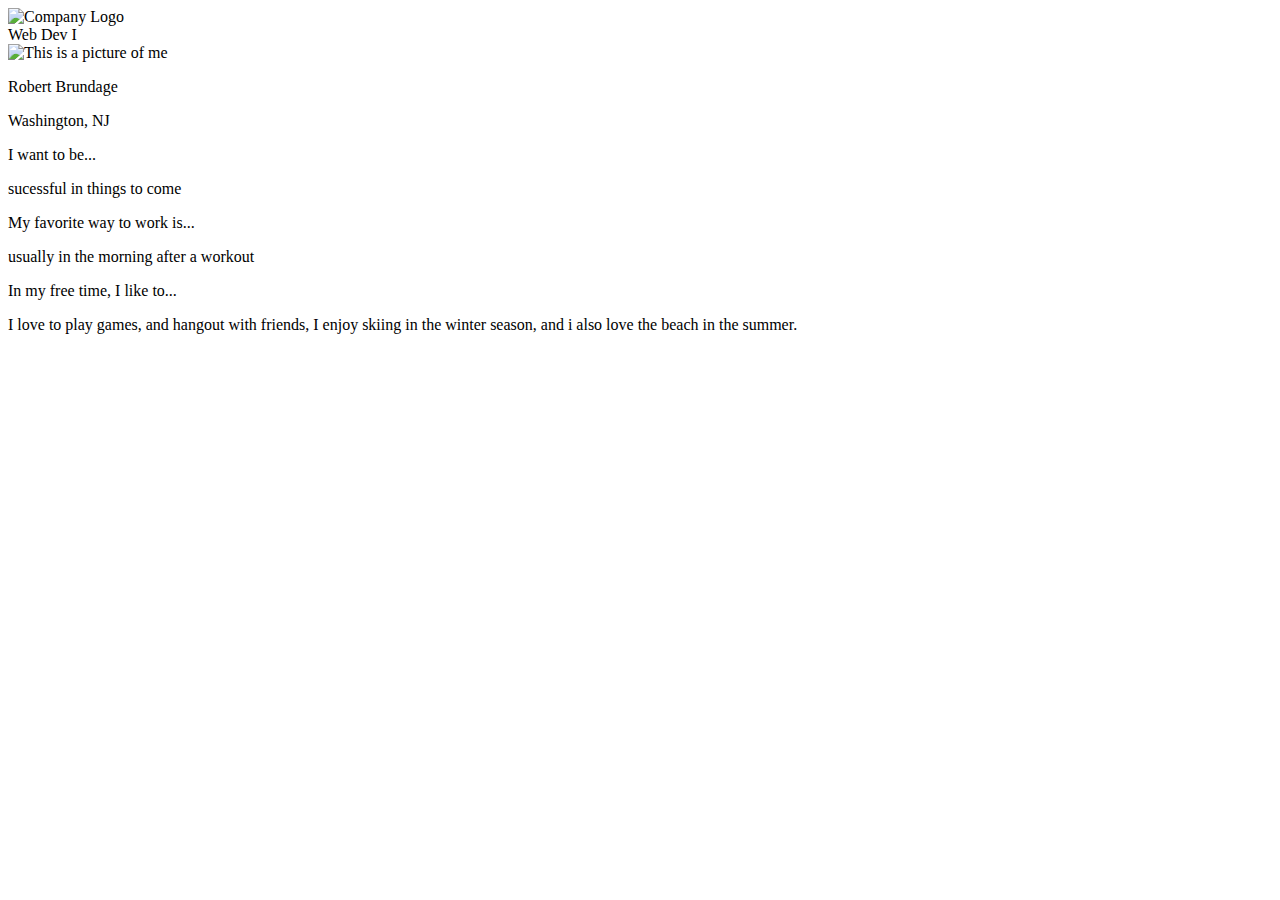
==== index.html @ 11811501 "Update index.html" ====
<!DOCTYPE html>
<html lang="en">
<head>
    <title>About Me</title>
    <meta name="viewport" content="width=device-width, initial-scale=1">
    <link rel="icon" type="image/png" sizes="96x96" href="/favicon-96x96.png">
    <link href='https://fonts.googleapis.com/css?family=Source+Sans+Pro:300,400,600,700' rel='stylesheet' type='text/css'>
    <link rel="stylesheet" href="styles.css">
</head>
<body>
    <main class="main">
        <header class="header">
            <div class="content">
                <img class="logo main-col" src="images/logo-1913689.svg" alt="Company Logo">
                <div class="page-title">Web Dev I</div>
            </div>
        </header>
        <section class="hero">
            <div class="content">
                <img class="my-picture" src=""images/IMG_21.JPG"" alt="This is a picture of me">
                <p class="my-name">Robert Brundage</p>
                <p class="my-location">Washington, NJ</p>
            </div>
        </section>
        <section class="about-me">
            <div class="content">
                <div class="about-content">
                    <p class="iama">I want to be...</p>
                    <p class="my-info">sucessful in things to come</p>
                    <p class="iama">My favorite way to work is...</p>
                    <p class="my-info">usually in the morning after a workout</p>
                    <p class="iama">In my free time, I like to...</p>
                    <p class="my-info">I love to play games, and hangout with friends, I enjoy skiing in the winter season, and i also love the beach in the summer.</p>
                </div>
            </div>
        </section>
    </main>
</body>
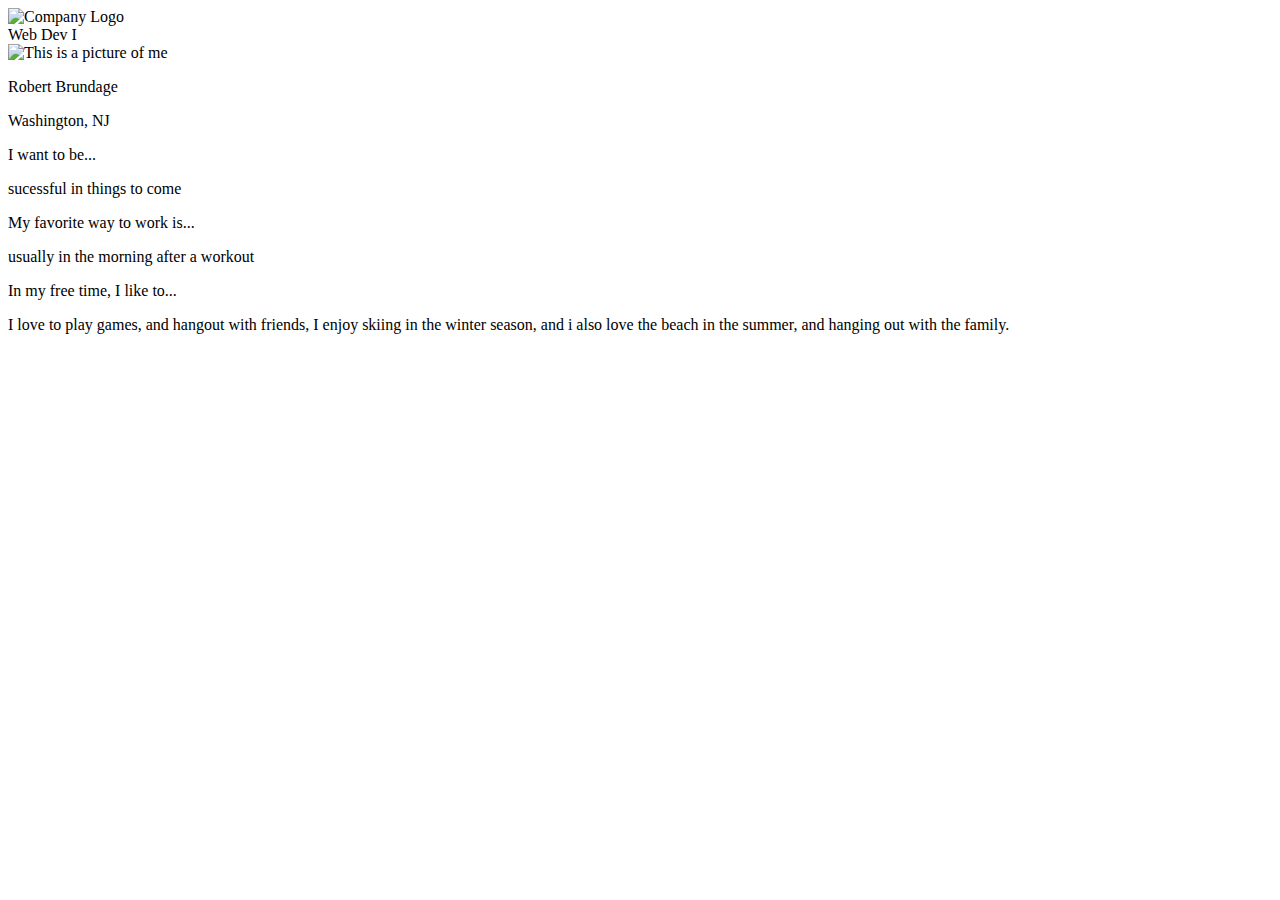
==== commit e4f88589: "Update index.html" ====
--- a/index.html
+++ b/index.html
@@ -30,7 +30,7 @@
                     <p class="iama">My favorite way to work is...</p>
                     <p class="my-info">usually in the morning after a workout</p>
                     <p class="iama">In my free time, I like to...</p>
-                    <p class="my-info">I love to play games, and hangout with friends, I enjoy skiing in the winter season, and i also love the beach in the summer.</p>
+                    <p class="my-info">I love to play games, and hangout with friends, I enjoy skiing in the winter season, and i also love the beach in the summer, and hanging out with the family.</p>
                 </div>
             </div>
         </section>
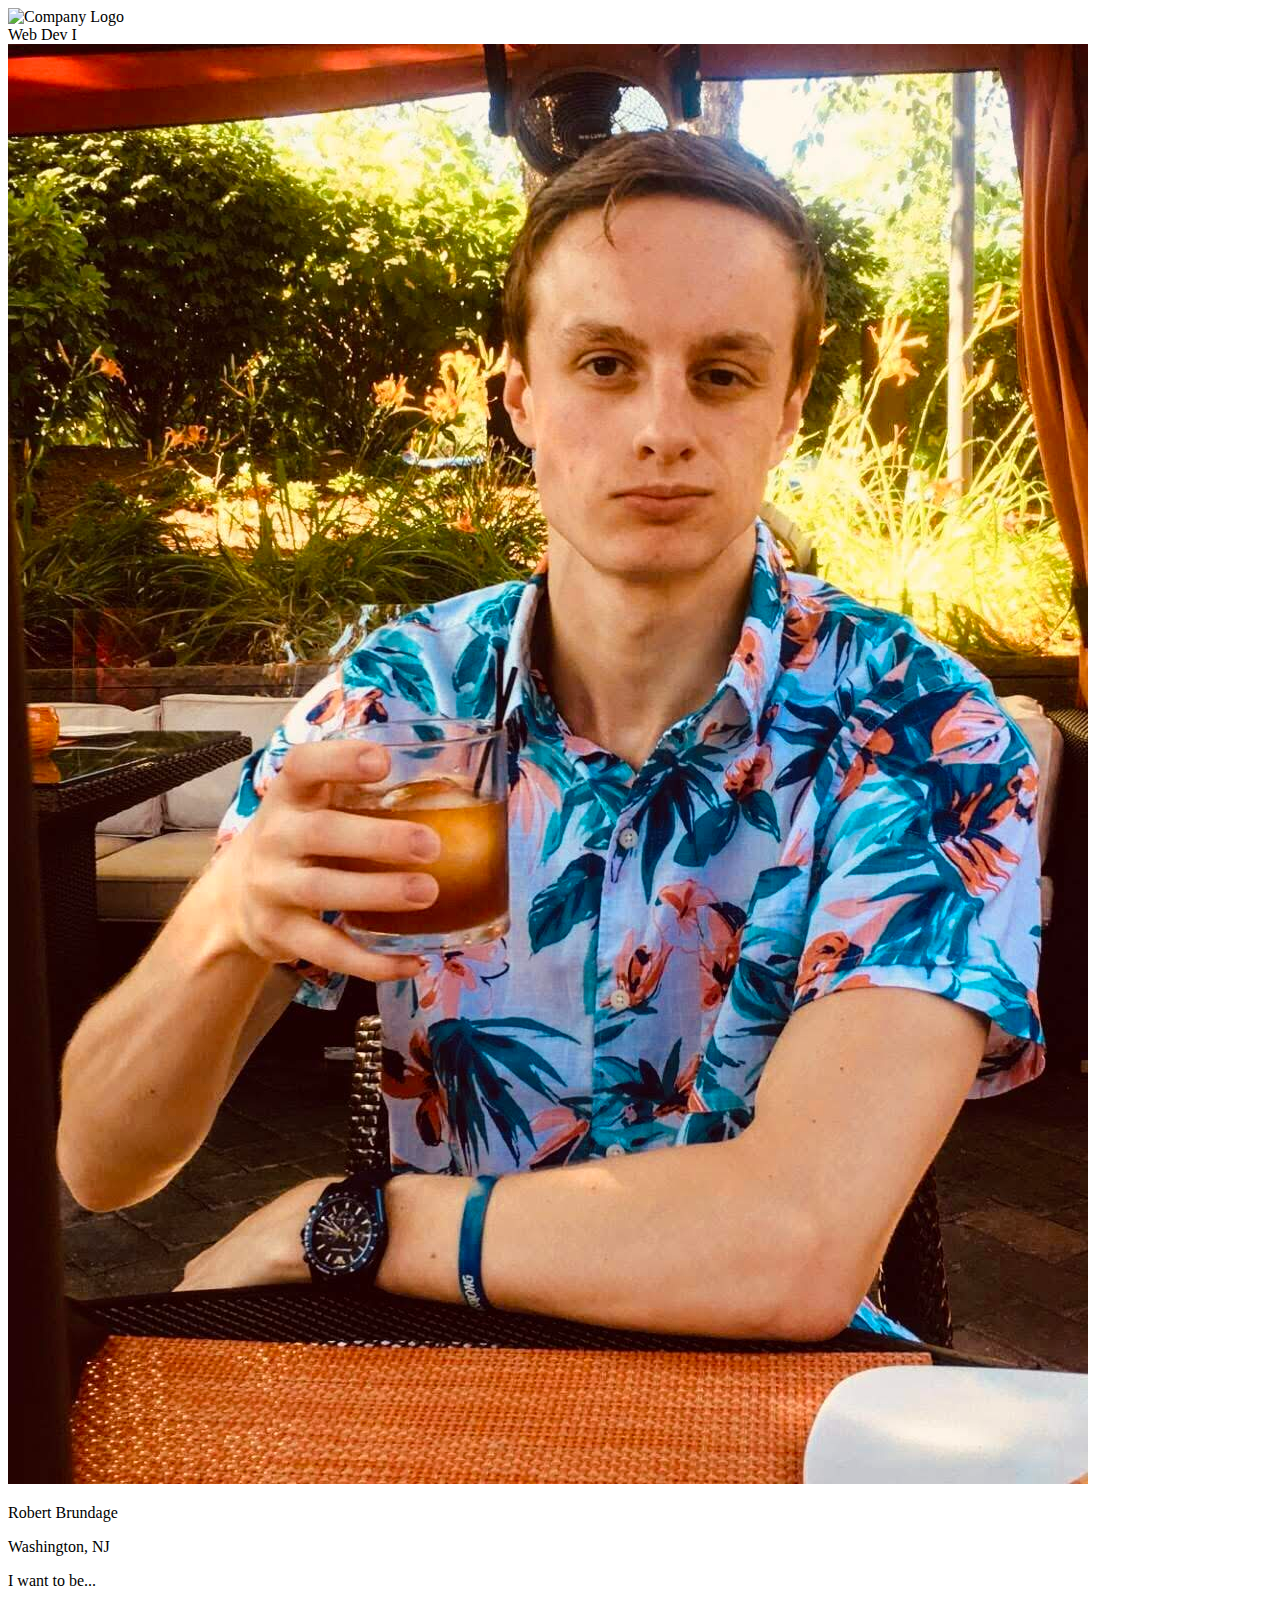
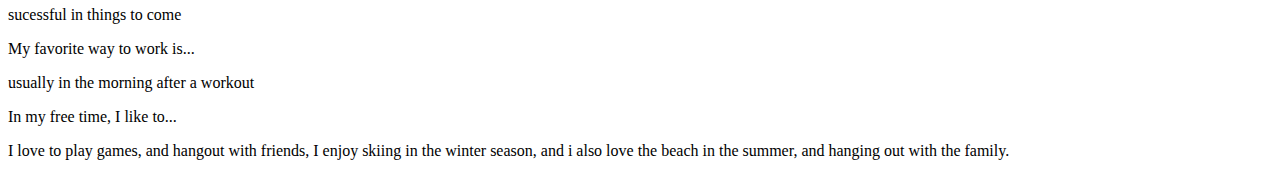
==== commit e6715624: "Update index.html" ====
--- a/index.html
+++ b/index.html
@@ -17,7 +17,7 @@
         </header>
         <section class="hero">
             <div class="content">
-                <img class="my-picture" src=""images/IMG_21.JPG"" alt="This is a picture of me">
+                <img class="my-picture" src="images/IMG_21.JPG" alt="This is a picture of me">
                 <p class="my-name">Robert Brundage</p>
                 <p class="my-location">Washington, NJ</p>
             </div>
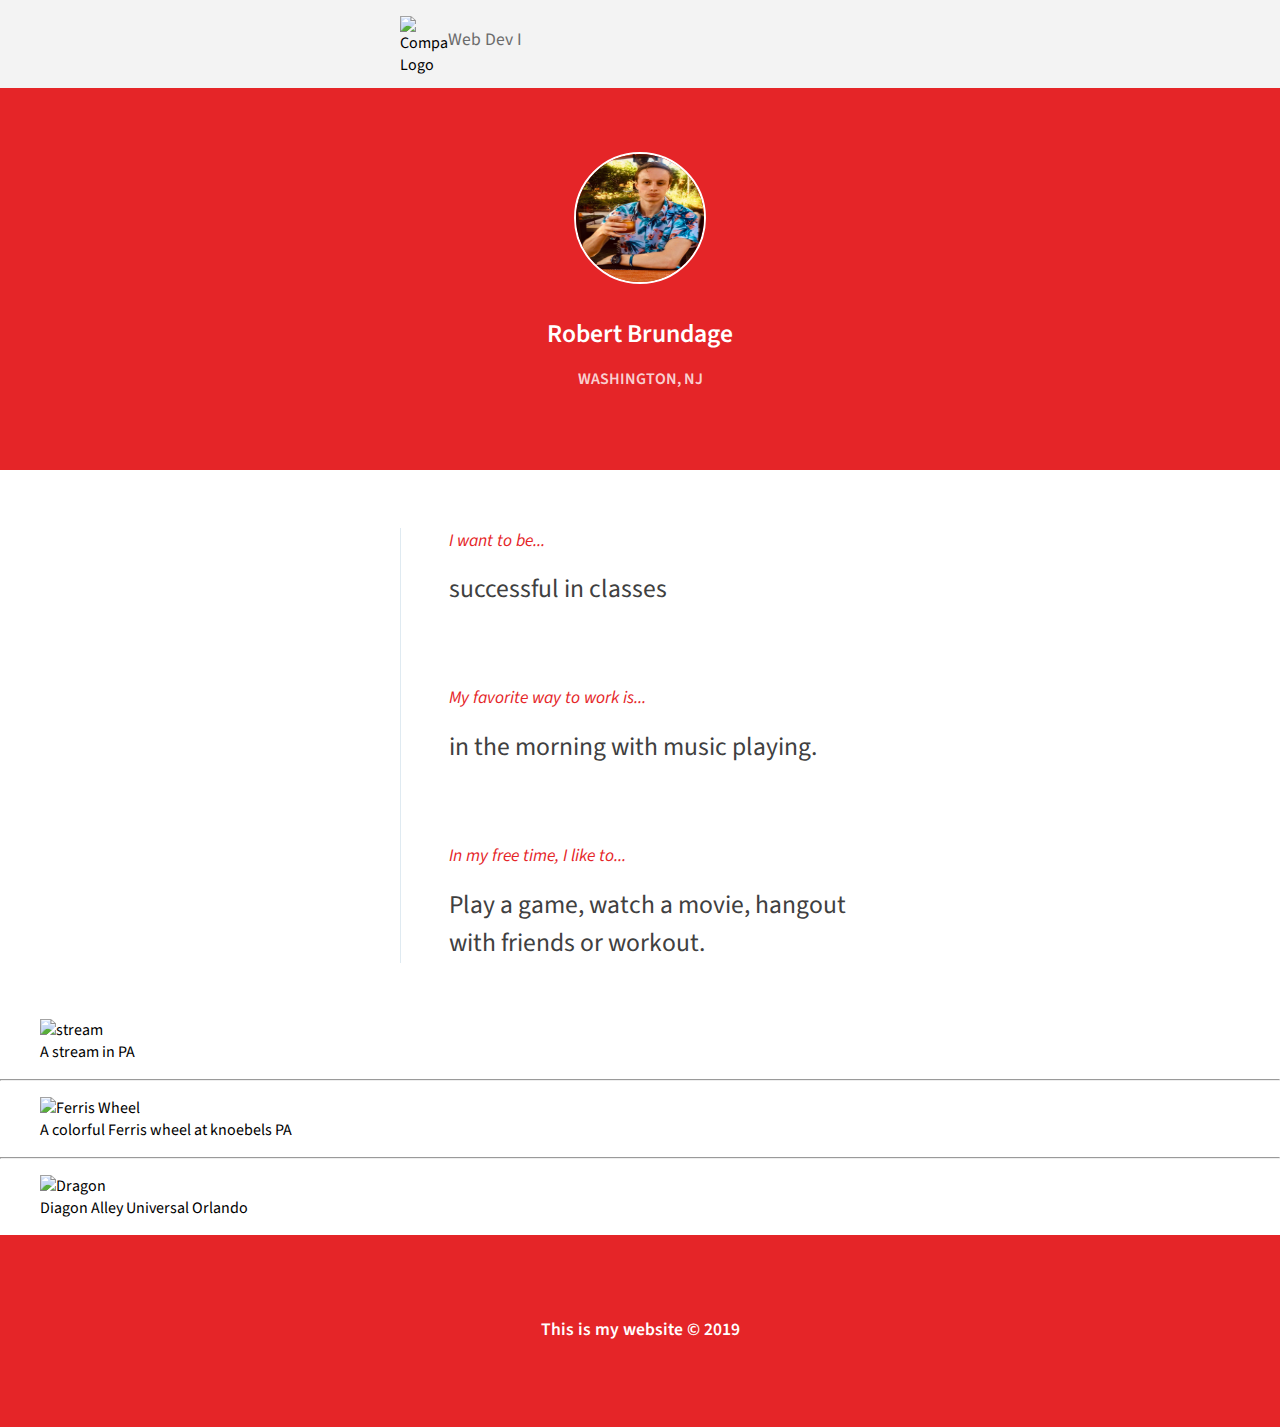
==== commit 1b18e3a0: "copy right symbol and validation" ====
--- a/index.html
+++ b/index.html
@@ -26,13 +26,37 @@
             <div class="content">
                 <div class="about-content">
                     <p class="iama">I want to be...</p>
-                    <p class="my-info">sucessful in things to come</p>
+                    <p class="my-info">successful in classes</p>
                     <p class="iama">My favorite way to work is...</p>
-                    <p class="my-info">usually in the morning after a workout</p>
+                    <p class="my-info">in the morning with music playing.</p>
                     <p class="iama">In my free time, I like to...</p>
-                    <p class="my-info">I love to play games, and hangout with friends, I enjoy skiing in the winter season, and i also love the beach in the summer, and hanging out with the family.</p>
+                    <p class="my-info">Play a game, watch a movie, hangout with friends or workout.</p>
                 </div>
             </div>
         </section>
+        <section> 
+            <figure>
+                <img class="pix" src="images/stream.jpg"
+                alt="stream">
+                <figcaption>A stream in PA</figcaption>
+            </figure>
+            <hr>
+             <figure>
+                <img class="pix" src="images/ferriswheel.jpg"
+                alt="Ferris Wheel">
+                <figcaption>A colorful Ferris wheel at knoebels PA</figcaption>
+            </figure>
+            <hr>
+             <figure>
+                <img class="pix" src="images/Dragon.jpg"
+                alt="Dragon">
+                <figcaption>Diagon Alley Universal Orlando</figcaption>
+            </figure>
+        </section>
+        <footer class="footer">
+            <div class="content">
+                <p class="copyright">This is my website &copy; 2019</p>
+            </div>
+        </footer>
     </main>
 </body>
--- a/styles.css
+++ b/styles.css
@@ -0,0 +1,141 @@
+body {
+  font-family: 'Source Sans Pro', sans-serif;
+  margin: 0;
+
+}
+
+.content {
+  max-width: 30rem;
+  margin-left: auto;
+  margin-right: auto;
+  /*height: 100%;*/
+}
+
+.header {
+  /*height: 25vw;*/
+  /*max-height: 150px;*/
+  /*width: 100%;*/
+  background-color: #F3F3F3;
+  height: 3.5em;
+  padding: 1em;
+}
+
+.footer {
+  /*height: 25vw;*/
+  /*max-height: 150px;*/
+  /*width: 100%;*/
+  background-color: #E52528;
+  height: 10em;
+  padding: 1em;
+}
+
+.copyright {
+     color: white;
+  font-size: 1.1rem;
+  font-weight: 600;
+  text-align: center;
+  margin-bottom: 0;
+    line-height: 7;
+}
+
+img.logo {
+  max-height: 100%;
+  width: 3rem;
+  float: left;
+}
+
+.page-title {
+  color: #6B6B6B;
+  float: left;
+  font-size: 1.1rem;
+  line-height: 3rem;
+}
+
+@media screen and (max-width: 24rem) {
+  .big-title {
+    font-size: 1.5rem;
+  }
+}
+
+@media screen and (min-width: 40rem) {
+  .big-title {
+    font-size: 2rem;
+  }
+}
+
+@media screen and (min-width: 34rem) {
+  .header-content {
+    padding-top: 1rem;
+  }
+}
+
+@media screen and (max-width: 33rem) {
+  .header-content {
+    padding-top: .5rem;
+  }
+}
+
+.hero {
+  padding: 4em;
+  max-width: 100%;
+  background-color: #E52528;
+  color: white;
+}
+
+img.my-picture {
+  display: block;
+  margin: 0 auto 2em;
+  /*max-width: 100%;*/
+  width: 8rem;
+  height: 8rem;
+  border: 2px solid white;
+  border-radius: 50%;
+}
+
+.iama {
+  max-width: 100%;
+  color: #E52528;
+  font-size: 1.1em;
+  font-style: italic;
+}
+
+.my-info {
+  max-width: 100%;
+  color: #404040;
+  font-size: 1.6rem;
+  line-height: 1.5;
+  margin: 0px auto 3em;
+}
+
+.my-info:last-of-type {
+  margin: 0px;
+}
+
+.my-name {
+  color: white;
+  font-size: 1.6rem;
+  font-weight: 600;
+  text-align: center;
+  margin-bottom: 0;
+}
+
+.my-location {
+    color: rgba(255,255,255, 0.8);
+    font-size: 1rem;
+    font-weight: 600;
+    text-align: center;
+    text-transform: uppercase;
+}
+
+.about-me {
+  padding: 2.5em;
+}
+
+.about-content {
+    border-left: 1px solid #DFEAF1;
+    padding-left: 3rem;
+}
+
+.pix {
+    max-width: 100%;
+}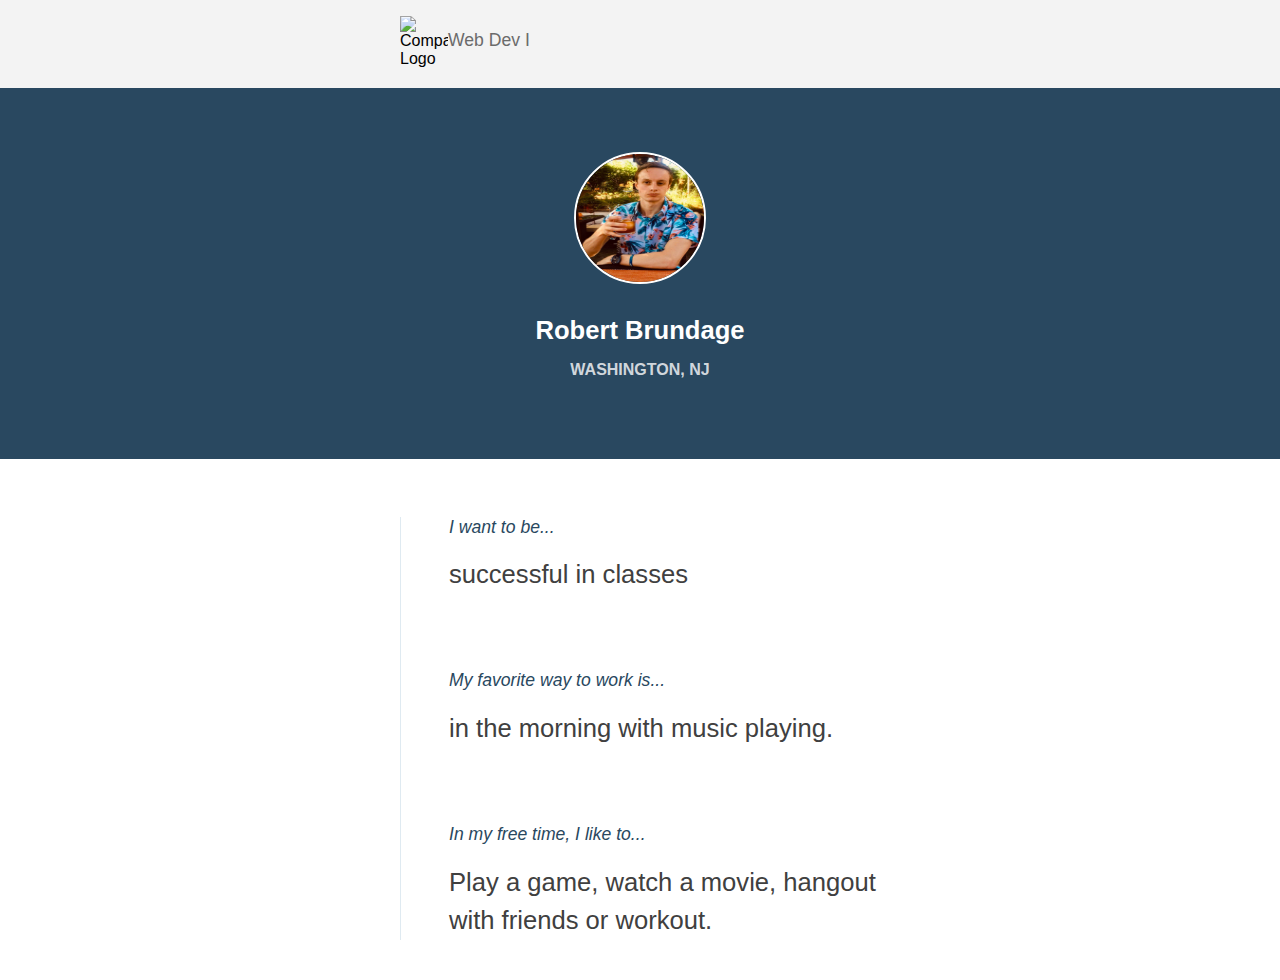
==== commit dcb9b117: "Restoring P1" ====
--- a/index.html
+++ b/index.html
@@ -1,5 +1,6 @@
 <!DOCTYPE html>
 <html lang="en">
+
 <head>
     <title>About Me</title>
     <meta name="viewport" content="width=device-width, initial-scale=1">
@@ -7,6 +8,7 @@
     <link href='https://fonts.googleapis.com/css?family=Source+Sans+Pro:300,400,600,700' rel='stylesheet' type='text/css'>
     <link rel="stylesheet" href="styles.css">
 </head>
+
 <body>
     <main class="main">
         <header class="header">
@@ -34,29 +36,7 @@
                 </div>
             </div>
         </section>
-        <section> 
-            <figure>
-                <img class="pix" src="images/stream.jpg"
-                alt="stream">
-                <figcaption>A stream in PA</figcaption>
-            </figure>
-            <hr>
-             <figure>
-                <img class="pix" src="images/ferriswheel.jpg"
-                alt="Ferris Wheel">
-                <figcaption>A colorful Ferris wheel at knoebels PA</figcaption>
-            </figure>
-            <hr>
-             <figure>
-                <img class="pix" src="images/Dragon.jpg"
-                alt="Dragon">
-                <figcaption>Diagon Alley Universal Orlando</figcaption>
-            </figure>
-        </section>
-        <footer class="footer">
-            <div class="content">
-                <p class="copyright">This is my website &copy; 2019</p>
-            </div>
-        </footer>
     </main>
 </body>
+
+</html>
--- a/styles.css
+++ b/styles.css
@@ -1,5 +1,5 @@
 body {
-  font-family: 'Source Sans Pro', sans-serif;
+  font-family: sans-serif;
   margin: 0;
 
 }
@@ -18,24 +18,6 @@
   background-color: #F3F3F3;
   height: 3.5em;
   padding: 1em;
-}
-
-.footer {
-  /*height: 25vw;*/
-  /*max-height: 150px;*/
-  /*width: 100%;*/
-  background-color: #E52528;
-  height: 10em;
-  padding: 1em;
-}
-
-.copyright {
-     color: white;
-  font-size: 1.1rem;
-  font-weight: 600;
-  text-align: center;
-  margin-bottom: 0;
-    line-height: 7;
 }
 
 img.logo {
@@ -78,7 +60,7 @@
 .hero {
   padding: 4em;
   max-width: 100%;
-  background-color: #E52528;
+  background-color: #294860;
   color: white;
 }
 
@@ -94,7 +76,7 @@
 
 .iama {
   max-width: 100%;
-  color: #E52528;
+  color: #294860;
   font-size: 1.1em;
   font-style: italic;
 }
@@ -134,8 +116,4 @@
 .about-content {
     border-left: 1px solid #DFEAF1;
     padding-left: 3rem;
-}
-
-.pix {
-    max-width: 100%;
 }